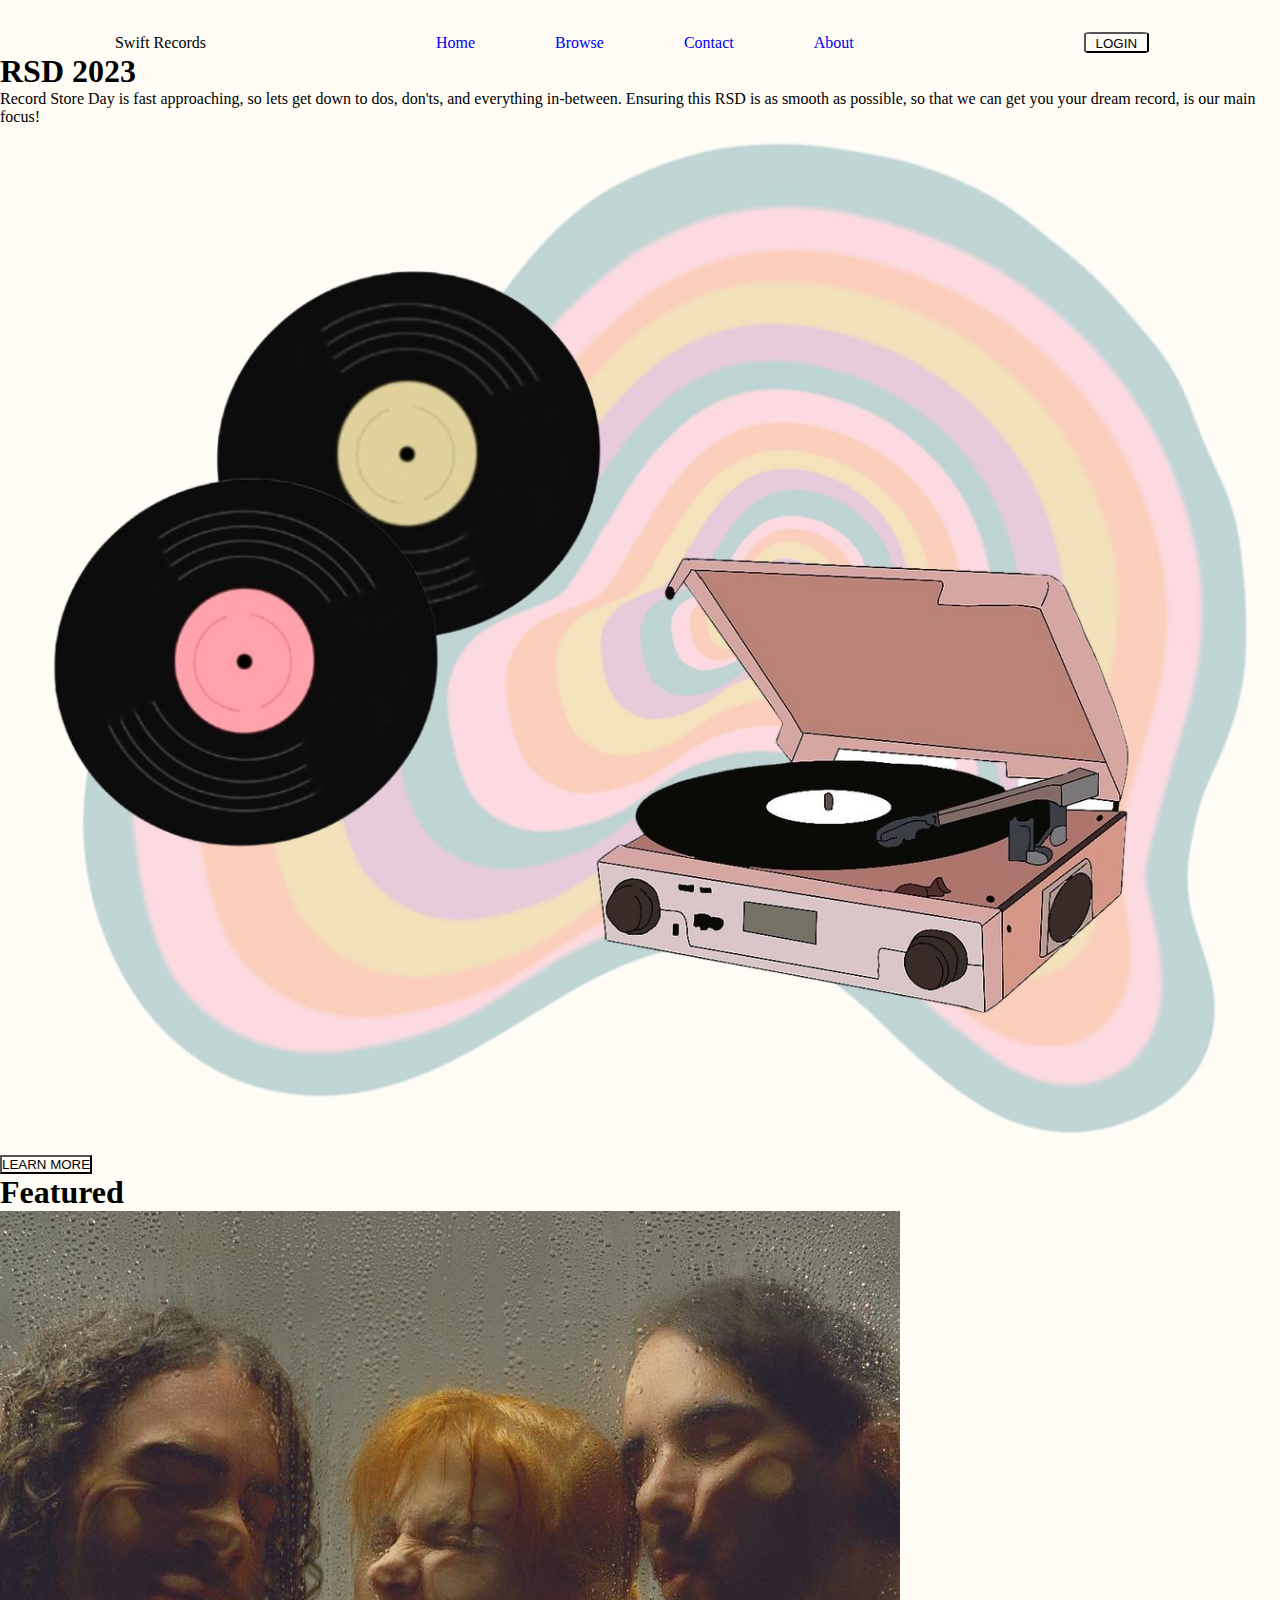
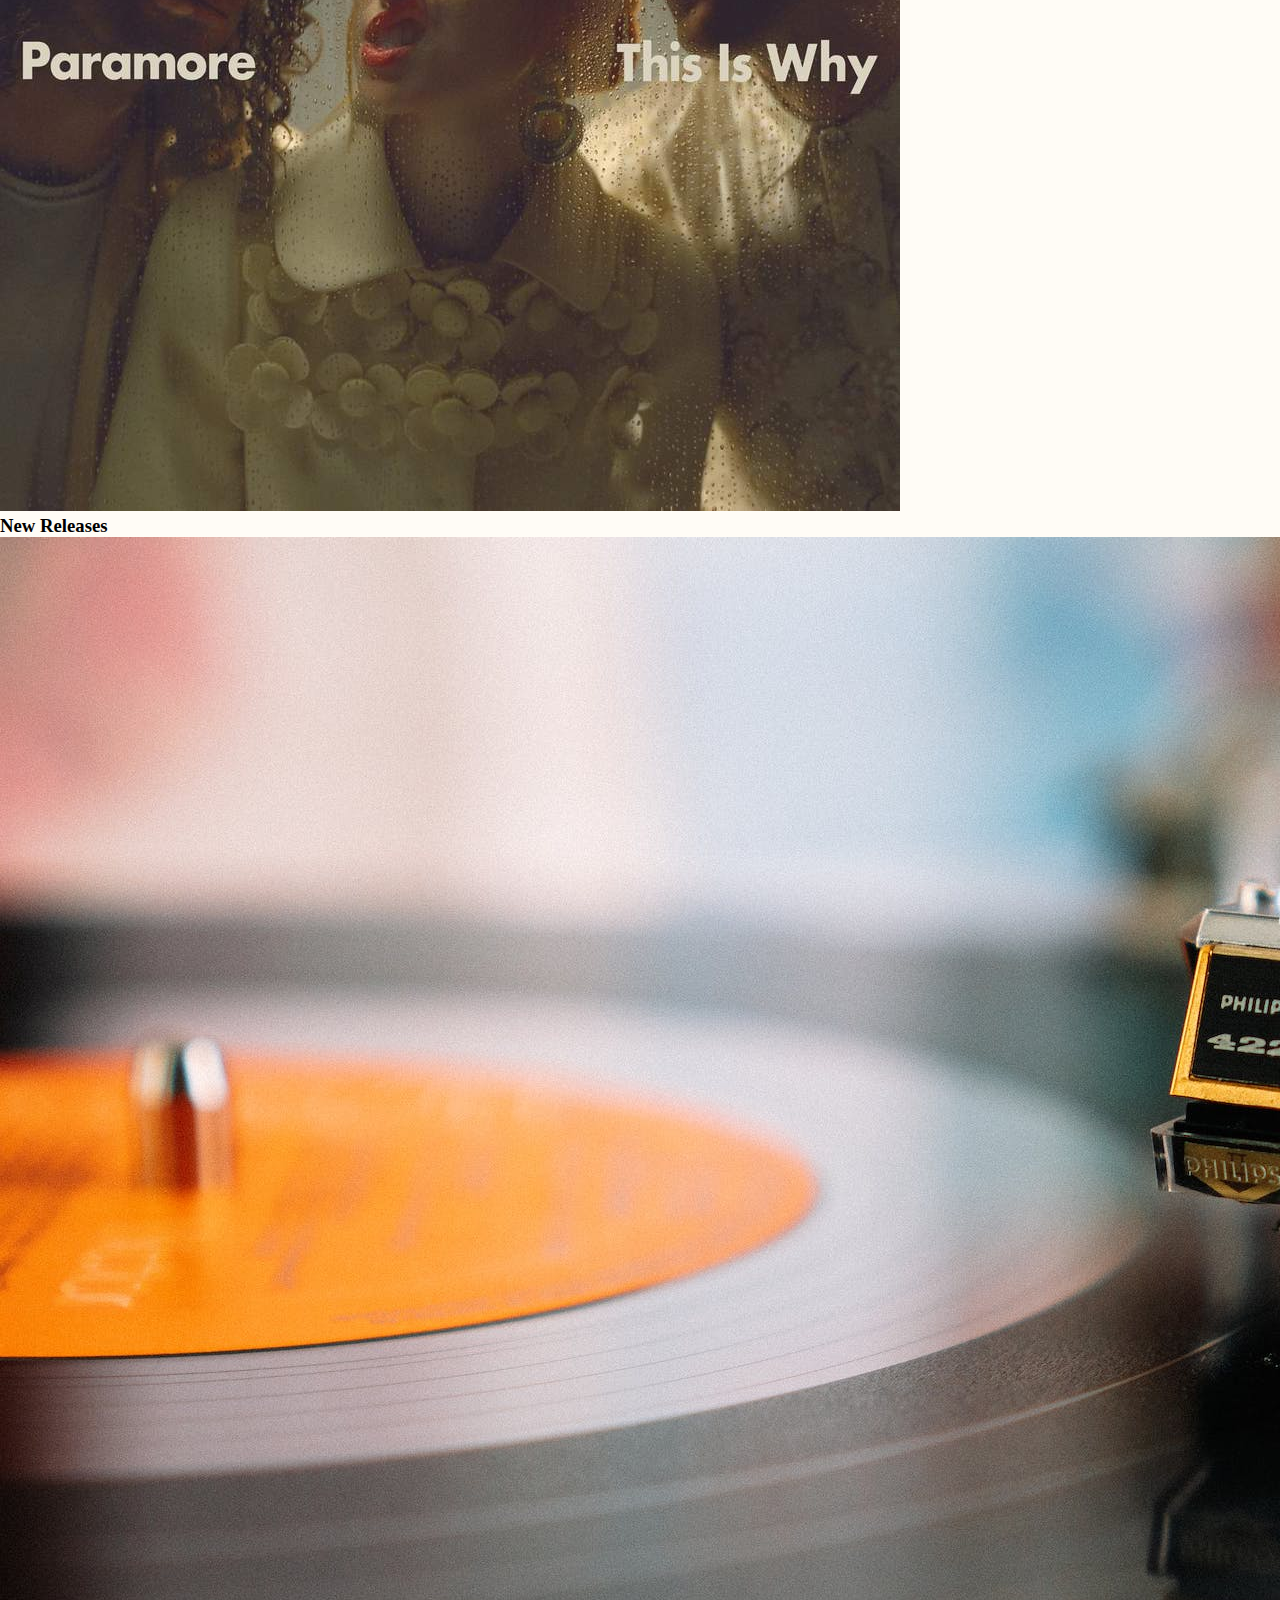
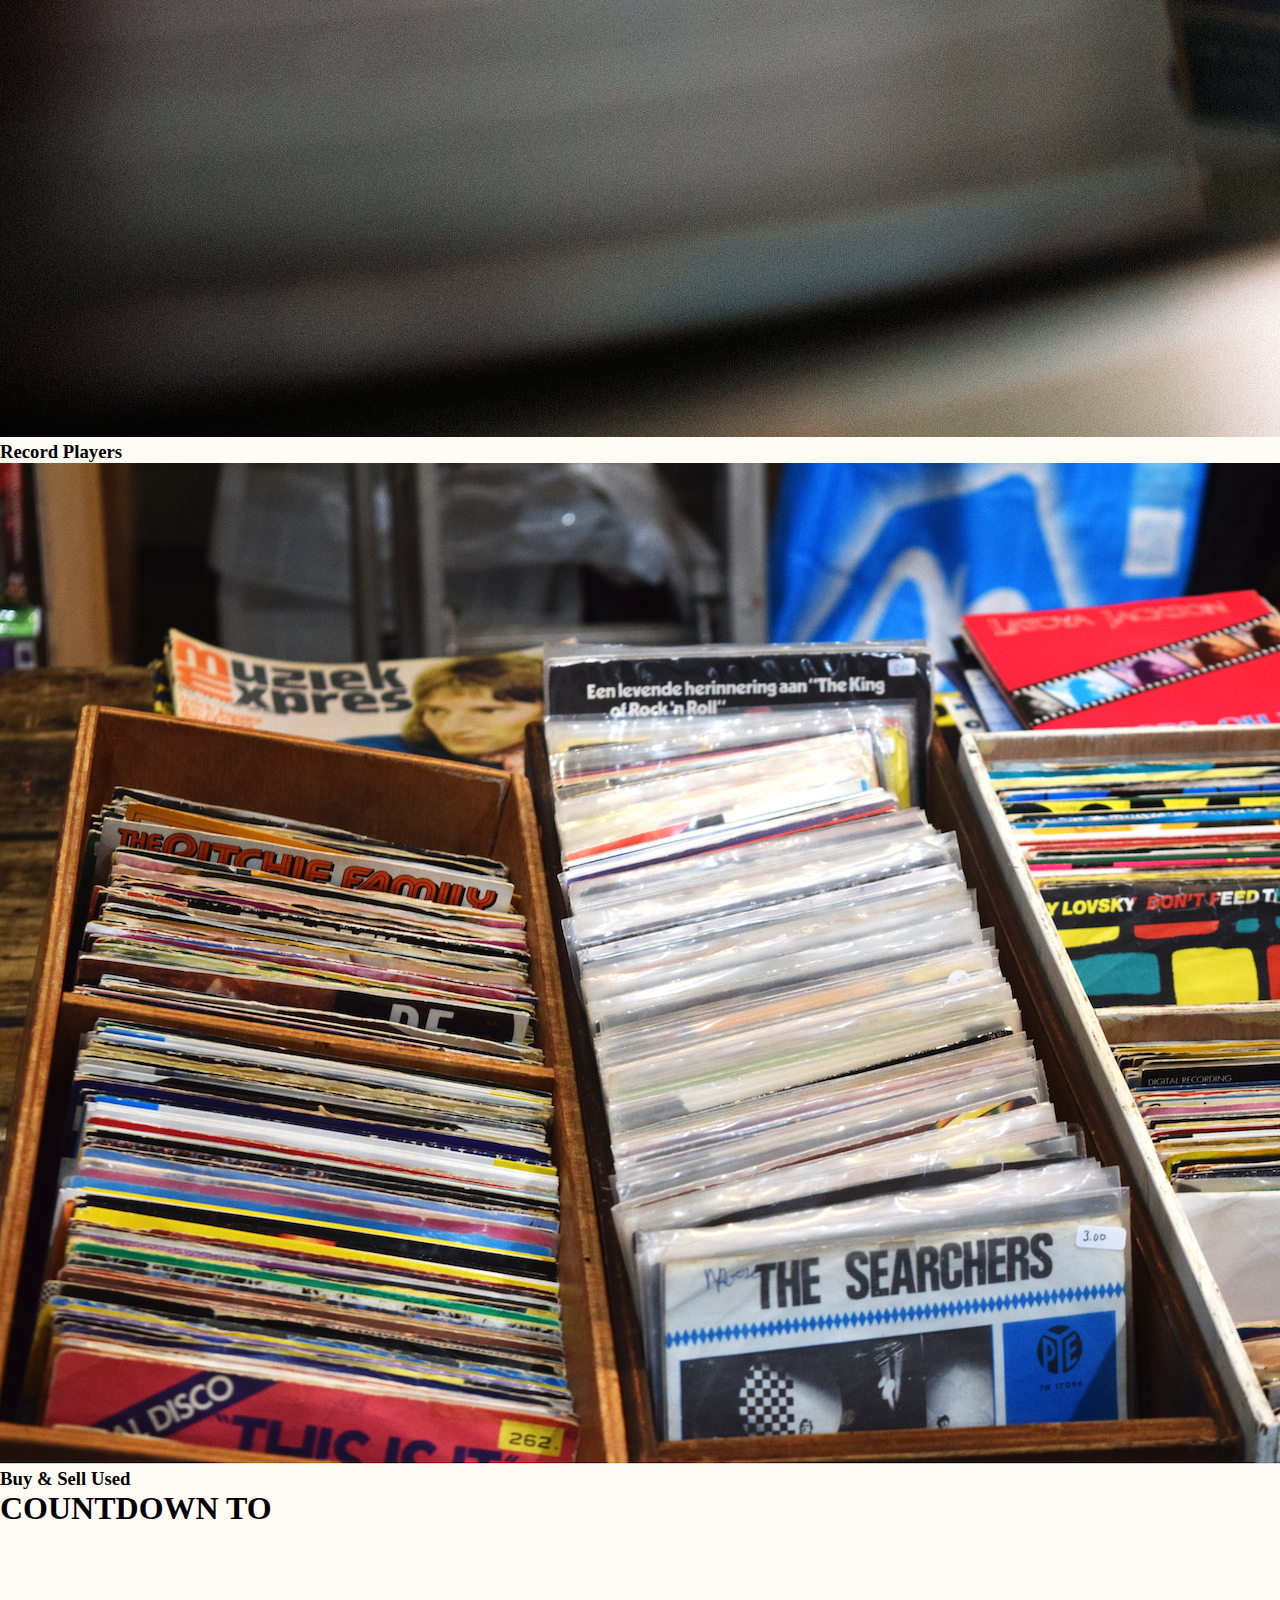
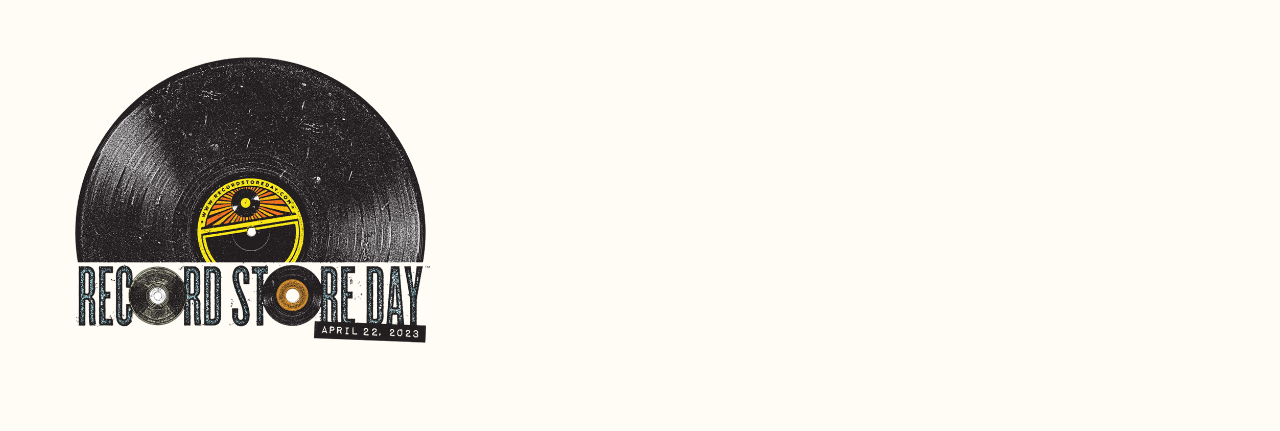
==== index.html @ 386cf597 "nav styling" ====
<!DOCTYPE html>
<html lang="en">
<head>
    <meta charset="UTF-8">
    <meta http-equiv="X-UA-Compatible" content="IE=edge">
    <meta name="viewport" content="width=device-width, initial-scale=1.0">
    <title>Swift Records</title>

    <link rel="stylesheet" type="text/css" href="index.css">
    
    
    

</head>
<body>
<header>
    
    <div class="logo">Swift Records</div>
    
    <button class="mobile-nav-toggle" id="mobile" aria-controls="primary-nav" aria-expanded="false">
        <span class="sr-only">Menu</span> </button>
	
    <nav>	
        <ul id="primary-nav" data-visible="false" class="navbar"  >
			<li class="active"><a href="#">Home</a></li>
			<li><a href="#">Browse</a></li>
			<li><a href="#">Contact</a></li>
			<li><a href="#">About</a></li>
		</ul>
    </nav>
	
    <div id="login">
		<button class="loggin-in">LOGIN</button>
    </div>
    
</header>


<section class="section-1-rsd" id="section-1">
    <h1 class="main-heading-rsd">RSD 2023</h1>
    <p>Record Store Day is fast approaching, so lets get down to dos, don'ts, and everything in-between. Ensuring this RSD is as smooth as possible, so that we can get you your dream record, is our main focus!  </p>
    <img src="img/intro-pic.jpeg" id="intro-pic">
    <button onclick="rsd-more-btn">LEARN MORE</button>
</section>


<section class="section-2-features">
    <h1 class="fea-title">Featured</h1>
    <img src="img/newreleases.jfif" alt="Paramore - This Is Why - Front Cover" id="music">
    <h3>New Releases</h3>
    <img src="img/recordplayers.jpeg" alt="Record Player Close-Up" id="player">
    <h3>Record Players</h3>
    <img src="img/buyandsell.jpg" alt="Rows of Used Vinyl Records" id="buy-and-sell">
    <h3>Buy & Sell Used</h3>
</section>


<section class="section-3-count">
    <h1>COUNTDOWN TO</h1>
    <img src="img/rsd-logo.png" alt="Record Store Day April 22 2023" id="rsd-logo">
</section>



<script src="index.js" defer></script>
</body>
</html>
---- index.css ----
* {
    background-color: #FFFCF6;
    margin: 0 auto;
    padding: 0;
}

/* header - navigation - mobile nav - logo - login */

header {
    display: flex;
    justify-content: space-between;
    align-items: center;
    
}

.navbar {
    display: flex;
    gap: var(--gap, 5rem);
    list-style: none;
    margin: 0;
    
}

.navbar a {
    text-decoration: none;
    
    
}

.navbar li {
    margin-top: 2rem;
}

.mobile-nav-toggle {
    display: none;
}
 
.sr-only {
    display: none;
}



.logo {
    text-decoration: none;
    margin-top: 2rem;
    
}

.loggin-in {
        padding-right: 10px;
        padding-left: 10px;
        padding-top: 2px;
        margin-top: 2rem;
        margin-right: 1rem;
        border-radius: 10%;
        cursor: pointer;
        
    }

    /* intro section */



    
    
    
    /* media q's */
@media (max-width: 35em) {
    .navbar {
        position: fixed;
        inset: 0 0 0 20%;
        background-color: #facfbce6;
        flex-direction: column;
        padding: min(30vh, 10rem);
        backdrop-filter: blur(0.5rem);
        gap:var(--gap, 2rem);
        font-size: 20px;
        z-index: 1000;
        transform: translateX(100%);
        transition: transform 350ms ease-out;
    }

    .navbar[data-visible="true"] {
        transform: translateX(0%);
        
    }
    
    .navbar li {
        padding: 20px;
        display: flex;
        border-radius: 10%;
        background-color: transparent;
        
        
    }

    .navbar a {
        background-color: transparent;
    }

    .mobile-nav-toggle {
        position: absolute;
        display: block;
        z-index: 9999;
        width: 2rem;
        aspect-ratio: 1;
        top: 2rem;
        right: 2rem;
        background: url('mobile-menu-btn.png');
        background-repeat: no-repeat;
        border: 0;
        cursor: pointer;
    }
    
    
}
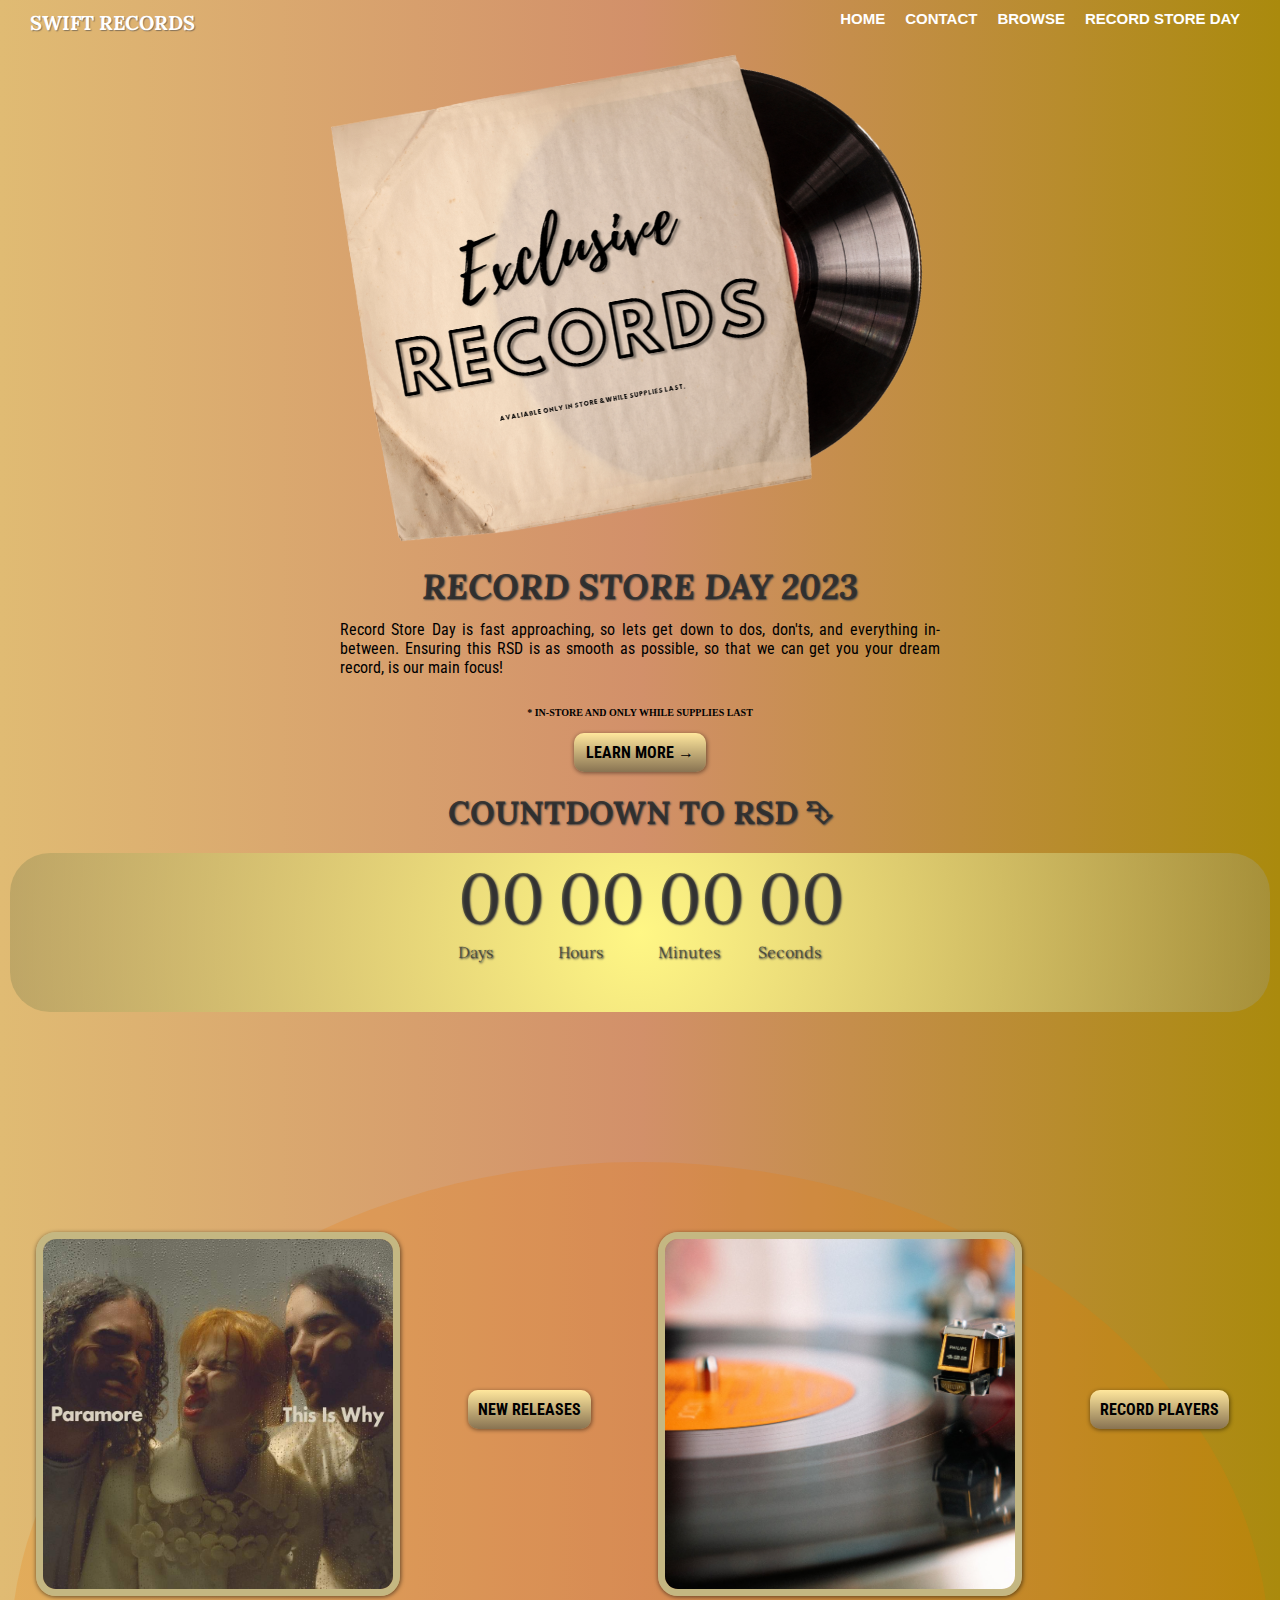
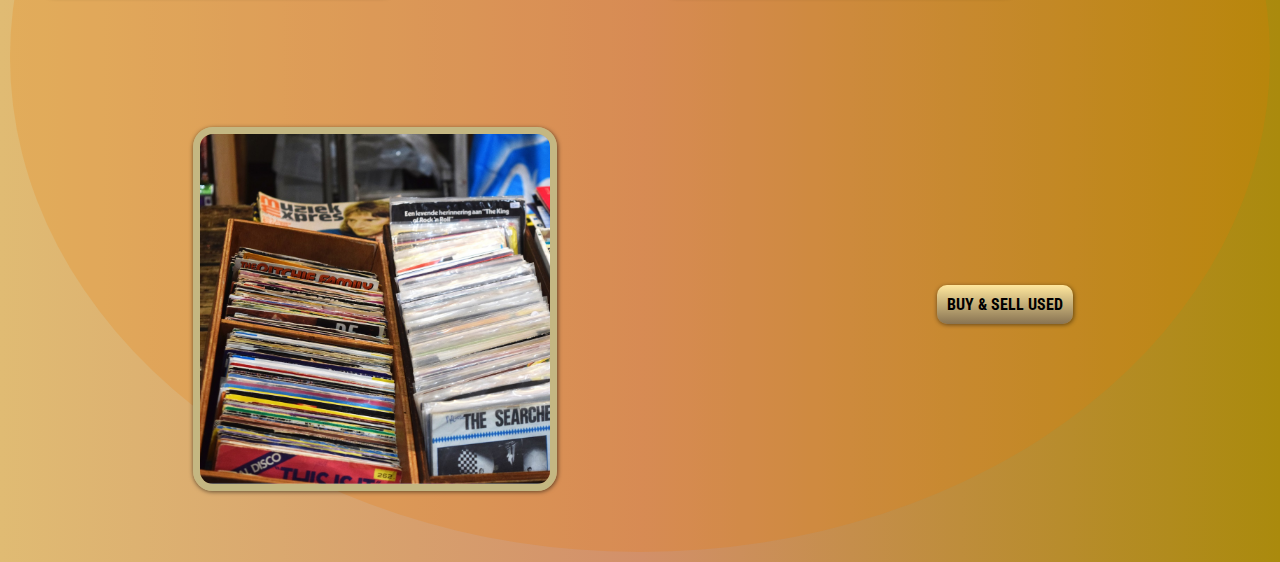
==== commit 4e1d35ff: "changed names" ====
--- a/index.html
+++ b/index.html
@@ -7,6 +7,14 @@
     <title>Swift Records</title>
 
     <link rel="stylesheet" type="text/css" href="index.css">
+    <link href="https://fonts.cdnfonts.com/css/neue-plak" rel="stylesheet">
+    <link rel="preconnect" href="https://fonts.googleapis.com">
+    <link rel="preconnect" href="https://fonts.gstatic.com" crossorigin>
+    <link href="https://fonts.googleapis.com/css2?family=Lora:ital,wght@0,400;0,500;0,600;0,700;1,400;1,500;1,600;1,700&display=swap" rel="stylesheet">
+    <link rel="preconnect" href="https://fonts.googleapis.com">
+    <link rel="preconnect" href="https://fonts.gstatic.com" crossorigin>
+    <link href="https://fonts.googleapis.com/css2?family=Roboto+Condensed&display=swap" rel="stylesheet">
+
     
     
     
@@ -16,49 +24,94 @@
 <header>
     
     <div class="logo">Swift Records</div>
+        
+	<nav>
+        <div class="nav-container">
+            <div class="menu">
+                <a href="#" class="is-active">Home</a>
+                <a href="#">Contact</a>
+                <a href="#">Browse</a>
+                <a href="#">Record Store Day</a>
+            </div>
+            
     
-    <button class="mobile-nav-toggle" id="mobile" aria-controls="primary-nav" aria-expanded="false">
-        <span class="sr-only">Menu</span> </button>
-	
-    <nav>	
-        <ul id="primary-nav" data-visible="false" class="navbar"  >
-			<li class="active"><a href="#">Home</a></li>
-			<li><a href="#">Browse</a></li>
-			<li><a href="#">Contact</a></li>
-			<li><a href="#">About</a></li>
-		</ul>
+            <button class="hamburger">
+                <span></span>
+                <span></span>
+                <span></span>
+            </button>
+        </div>
     </nav>
-	
-    <div id="login">
-		<button class="loggin-in">LOGIN</button>
-    </div>
+    
+        <nav class="mobile-nav">
+            <a href="#" class="is-active">Home</a>
+            <a href="#">Contact</a>
+            <a href="#">Browse</a>
+            <a href="#">RSD</a>
+        
+        
+           <!--
+            <input type="search" id="site-search" name="q" placeholder="Search...">
+            
+            <button>GO</button>--> 
+    </nav>
+
+        
+        
+        
+      
+    
     
 </header>
 
 
 <section class="section-1-rsd" id="section-1">
-    <h1 class="main-heading-rsd">RSD 2023</h1>
+    <img src="img/intro2.png" id="intro-pic">
+    
+    <h1>Record Store Day 2023</h1>
+    
     <p>Record Store Day is fast approaching, so lets get down to dos, don'ts, and everything in-between. Ensuring this RSD is as smooth as possible, so that we can get you your dream record, is our main focus!  </p>
-    <img src="img/intro-pic.jpeg" id="intro-pic">
-    <button onclick="rsd-more-btn">LEARN MORE</button>
+    <h5>* IN-STORE AND ONLY WHILE SUPPLIES LAST</h5>
+    
+    <button class="button-52" onclick="rsd-more-btn">LEARN MORE →</button>
+</section>
+
+<section class="section-count">
+    <h1>COUNTDOWN TO RSD ⮷ </h1>
+    
+    
+
+    <div class="launch-time">
+        <div>
+            <p id="days">00</p>
+            <span>Days</span>
+        </div>
+        <div>
+            <p id="hours">00</p>
+            <span>Hours</span>
+        </div>
+        <div>
+            <p id="minutes">00</p>
+            <span>Minutes</span>
+        </div>
+        <div>
+            <p id="seconds">00</p>
+            <span>Seconds</span>
+        </div>
 </section>
 
 
-<section class="section-2-features">
-    <h1 class="fea-title">Featured</h1>
+<section class="section-2-features" id="section-2">
+    <!--<h1>Featured</h1>-->
     <img src="img/newreleases.jfif" alt="Paramore - This Is Why - Front Cover" id="music">
-    <h3>New Releases</h3>
+    <button>New Releases</button>
     <img src="img/recordplayers.jpeg" alt="Record Player Close-Up" id="player">
-    <h3>Record Players</h3>
+    <button>Record Players</button>
     <img src="img/buyandsell.jpg" alt="Rows of Used Vinyl Records" id="buy-and-sell">
-    <h3>Buy & Sell Used</h3>
+    <button>Buy & Sell Used</button>
 </section>
 
 
-<section class="section-3-count">
-    <h1>COUNTDOWN TO</h1>
-    <img src="img/rsd-logo.png" alt="Record Store Day April 22 2023" id="rsd-logo">
-</section>
 
 
 
--- a/index.css
+++ b/index.css
@@ -1,117 +1,521 @@
 * {
-    background-color: #FFFCF6;
-    margin: 0 auto;
+    margin: 0;
     padding: 0;
-}
-
-/* header - navigation - mobile nav - logo - login */
+   
+}
+
+body {
+    
+    background: rgb(224,187,115);
+    background: linear-gradient(90deg, rgba(224,187,115,1) 0%, rgba(207,136,95,0.9320388349514563) 50%, rgba(170,138,13,1) 100%);
+}
+
+
+
+.logo {
+    font-family: 'Lora', serif;
+    font-weight: 700;
+    text-transform: uppercase;
+    color: #ffffff;
+    text-shadow: 1px 1px 1px #4f4c4c9e;
+    font-size: 20px;
+    margin-left: 20px;
+    
+    
+}
 
 header {
     display: flex;
     justify-content: space-between;
+    background-color: #000000c5;
+    padding-bottom: 15px;
+}
+
+/* mobile navigation -- mobile first*/
+
+.menu {
+    display: none;
+}
+
+.mobile-nav {
+    display: block;
+    position: fixed;
+    top: 0;
+    left: 100%;
+    right: 20%;
+    width: 70%;
+    min-height: 100vh;
+    background-color: #eaeaea53;
+    backdrop-filter: blur(10px);
+    padding-top: 120px;
+    padding-left: 30px;
+    z-index: 99;
+
+    
+    
+}
+
+.mobile-nav a {
+    display: block;
+    text-align: center;
+    margin-bottom: 16px;
+    padding: 14px;
+    width: 70%;
+    background-color: rgba(255, 255, 255, 0.85);
+    border-radius: 10px;
+    text-decoration: none;
+    color: var(--dark);
+    box-shadow: 0.2px 1px 6px #0000007a;
+    transition: 0.4s;
+    font-family: 'Neue Plak', sans-serif;
+    font-weight: bolder;
+    text-transform: uppercase;
+    color: #000;
+}
+
+.mobile-nav.is-active {
+    left: 0;
+    transition: 0.6s;
+}
+
+.mobile-nav a:hover {
+   box-shadow: 0.5px 0.5px 5px #fae076;
+}
+
+
+
+/* hamburger */
+.hamburger {
+    display: block;
+    position: relative;
+    z-index: 9999;
+    user-select: none;
+    border: none;
+    background: none;
+    cursor: pointer;
+    appearance: none;
+    padding-left: 20px;
+    color: transparent;
+    
+    
+    
+}
+
+.hamburger span {
+    display: block;
+    width: 33px;
+    height: 3px;
+    margin-bottom: 5px;
+    margin-right: 20px;
+    position: relative;
+    background-color: #ffffff;
+    border-radius: 6px;
+    z-index: 2;
+    transform-origin: 0 0;
+    transition: 0.6s;
+    box-shadow: 0.5px 0.5px 1px #000000af;
+    
+    
+}
+
+.hamburger:hover span:nth-child(2) {
+    transform: translateX(10px);
+    background-color: #f4e603;
+    
+}
+
+.hamburger.is-active span:nth-child(1) {
+    transform: translate(0px, -5px) rotate(45deg);
+    
+}
+
+.hamburger.is-active span:nth-child(2) {
+    opacity: 0;
+    transform: translateX(15px);
+    
+}
+
+.hamburger.is-active span:nth-child(3) {
+    transform: translate(-3px, 2px) rotate(-45deg);
+}
+
+.hamburger.is-active:hover span {
+    background-color: #f4e603;
+}
+
+
+/* rsd section 1 */
+
+#section-1 {
+    
+}
+
+.section-1-rsd {
+    min-height: 63vh;
+    display: flex;
+    flex-direction: column;
+    
+    
+}
+
+#section-1 h1 {
+    align-self: center;
+    margin-top: 35px;
+    margin-bottom: 10px;
+    font-family: 'Lora', serif;
+    font-style: italic;
+    text-transform: uppercase;
+    font-weight:bolder;
+    font-size: 40px;
+    z-index: 2;
+    background-color: transparent;
+    color: #2d2d2de4;
+    text-shadow: 1px 0.6px 2px #3f3f3f;
+}
+
+#section-1 p {
+    background-color: transparent;
+    z-index: 2;
+    font-family: 'Roboto Condensed', sans-serif;
+    
+    text-align: justify;
+    padding-left: 10%;
+    padding-right: 10%;
+    
+    text-align: justify;
+    margin-top: 1px;
+    margin-bottom: 25px;
+    
+}
+
+#section-1 h5 {
+    align-self: center;
+    font-size: 10px;
+    
+}
+
+.launch-time {
+    display: flex;
+    font-family: 'Lora', serif;
+    flex-wrap: wrap;
+    align-content: center;
+    justify-content: center;
+    color: #2d2d2db0;
+    background: rgb(255,247,133);
+    background: radial-gradient(circle, rgba(255,247,133,1) 0%, rgba(162,148,91,0.5496323529411764) 100%);
+    border-radius: 40px;
+    padding-left: 35px;
+    
+    
+    
+    
+
+}
+
+.launch-time div {
+    flex-basis: 100px;
+    margin-bottom: 50px;
+    
+    
+    
+    
+    
+}
+
+.launch-time div p {
+    font-size: 70px;
+    
+}
+
+.launch-time div p span {
+    margin-bottom: 30px;
+}
+
+.section-count {
+    height: 30vh;
+    
+    
+    text-shadow: 1px 0.6px 2px #3f3f3f;
+}
+.section-count h1 {
+    display: flex;
+    justify-content: center;
+    color: #2d2d2de4;
+    font-family: 'Lora', serif;
+    margin-bottom: 20px;
+}
+
+
+
+/* section 2 featured items */
+
+.section-2-features {
+    min-height: 110vh;
+    display: flex;
+    flex-direction: column;
     align-items: center;
-    
-}
-
-.navbar {
-    display: flex;
-    gap: var(--gap, 5rem);
-    list-style: none;
-    margin: 0;
-    
-}
-
-.navbar a {
-    text-decoration: none;
-    
-    
-}
-
-.navbar li {
-    margin-top: 2rem;
-}
-
-.mobile-nav-toggle {
-    display: none;
-}
- 
-.sr-only {
-    display: none;
-}
-
-
-
-.logo {
-    text-decoration: none;
-    margin-top: 2rem;
-    
-}
-
-.loggin-in {
-        padding-right: 10px;
-        padding-left: 10px;
-        padding-top: 2px;
-        margin-top: 2rem;
-        margin-right: 1rem;
-        border-radius: 10%;
-        cursor: pointer;
-        
-    }
-
-    /* intro section */
-
-
-
-    
-    
-    
-    /* media q's */
-@media (max-width: 35em) {
-    .navbar {
-        position: fixed;
-        inset: 0 0 0 20%;
-        background-color: #facfbce6;
+    justify-content: space-around;
+    background-color: transparent;
+    flex-wrap: wrap;
+    margin-top: 10px;
+    background-color: #ee790536;
+    border-radius: 50%;
+}
+
+#section-2 h1 {
+    align-self: center;
+    font-size: 40px;
+}
+
+
+
+
+/* pictures */
+
+#section-1 img {
+    background-color: transparent;
+    transform: rotate(-10deg);
+    margin: 22px;
+    max-width: 570px;
+    
+}
+
+#section-2 img {
+    max-width: 300px;
+    margin-top: 50px;
+    border-radius: 20px;
+    flex-wrap: wrap;
+    border: solid 7px #c4b782;
+    box-shadow:0.5px 1px  4px #00000088;
+}
+
+
+
+#intro-pic {
+    margin-top: 45px;
+    max-width: 100%;
+    z-index: 1;
+    
+    
+}
+
+
+
+
+
+
+/* buttons */
+
+#section-1 button {
+    font-size: 20px;
+    margin: 15px;
+    
+    cursor: pointer;
+    border-radius: 10px;
+    color: #000;
+    cursor: pointer;
+    font-weight: bold;
+    font-family: 'Roboto Condensed', sans-serif;
+    padding: 10px 12px;
+    text-align: center;
+    transition: 200ms;
+    box-shadow: 0.6px 1px 4px #0000007a;
+    box-sizing: border-box;
+    border: 0;
+    font-size: 16px;
+    user-select: none;
+    -webkit-user-select: none;
+    touch-action: manipulation;
+    background: rgb(136,115,82);
+    background: linear-gradient(0deg, rgba(136,115,82,1) 0%, rgba(255,231,157,1) 100%);
+    align-self: center;
+    
+}
+
+#section-1 button:not(:disabled):hover,
+#section-1 button:not(:disabled):focus {
+  outline: 0;
+  
+  background-image: linear-gradient(-180deg, #e4e4e4 0%, rgb(205, 183, 115) 100%);
+  box-shadow: 0.6px 1px 4px #0000007a;
+}
+
+#section-1 button:disabled {
+  filter: saturate(0.2) opacity(0.5);
+  -webkit-filter: saturate(0.2) opacity(0.5);
+  cursor: not-allowed;
+}
+
+#section-2 button {
+    font-size: 20px;
+    margin: 15px;
+    cursor: pointer;
+    border-radius: 10px;
+    color: #000;
+    cursor: pointer;
+    font-weight: bold;
+    font-family: 'Roboto Condensed', sans-serif;
+    padding: 10px;
+    text-align: center;
+    transition: 200ms;
+    text-transform: uppercase;
+    box-sizing: border-box;
+    border: 0;
+    font-size: 16px;
+    user-select: none;
+    -webkit-user-select: none;
+    touch-action: manipulation;
+    background: rgb(136,115,82);
+    background: linear-gradient(0deg, rgba(136,115,82,1) 0%, rgba(255,231,157,1) 100%);
+    box-shadow: 0.6px 1px 4px #0000007a;
+}
+
+#section-2 button:not(:disabled):hover,
+#section-2 button:not(:disabled):focus {
+  outline: 0;
+  background-image: linear-gradient(-180deg, #e4e4e4 0%, rgb(205, 183, 115) 100%);
+  box-shadow: 0.6px 1px 4px #0000007a;
+}
+
+#section-2 button:disabled {
+  filter: saturate(0.2) opacity(0.5);
+  -webkit-filter: saturate(0.2) opacity(0.5);
+  cursor: not-allowed;
+}
+
+
+
+
+
+/* media q's */
+
+@media (min-width: 300px) {
+    body {
+        background-color: transparent;
+        padding: 10px;
+    }
+
+    header {
+        background-color: transparent;
+    }
+    
+    #section-1 h1 {
+        font-size: 35px;
+    }
+}
+
+
+@media (min-width: 768px) {
+    * {
+        margin-left: 0px;
+        margin-right: 0px;
+    }
+
+    body {
+        background: rgb(224,187,115);
+    background: linear-gradient(90deg, rgba(224,187,115,1) 0%, rgba(207,136,95,0.9320388349514563) 50%, rgba(170,138,13,1) 100%);
+    }
+    
+   .hamburger {
+        display: none;
+    }
+    .menu {
+        display: flex;
+    }
+    .mobile-nav {
+        display: none;
+    }
+
+    .section-1-rsd {
+        flex-wrap: nowrap;
+    }
+
+    #section-1 p {
+        max-width:600px;
+        text-align: justify;
+        margin-bottom: 30px;
+        
+    }
+
+    #section-1 button {
+        margin-bottom: 20px;
+    }
+
+    #intro-pic {
+        max-width: 570px;
+        max-height: 500px;
+        align-self: center;
+        z-index: 1;
+        
+    }
+
+    .section-2-features {
+        display: flex;
+        flex-wrap: wrap;
+        flex-direction: row;
+        margin-top: 100px;
+        
+    }
+
+    #section-2 img{
+        display: flex;
+        max-width: 350px;
+        justify-content: space-around;
+        justify-items: center;
+        
+        margin-bottom: 40px;
+    }
+
+    .menu{
+        display: flex;
+        margin-right: 30px;
+        
+    }
+    .menu a{
+        color: white;
+        margin-left: 20px;
+        font-size: 15px;
+        font-weight: bolder;
+        font-family: 'Neue Plak', sans-serif;
+        border-bottom: 2px solid transparent;
+        transition: all .55s ease;
+        text-decoration: none;
+        text-transform: uppercase;
+    }
+    .menu a:hover{
+        border-bottom: 2px solid #f4e603;
+    }
+
+    
+    
+    .launch-time {
+        display: flex;
+        justify-content: center;
+    }
+    
+}
+
+@media (min-width: 1200px) {
+    #section-1 {
         flex-direction: column;
-        padding: min(30vh, 10rem);
-        backdrop-filter: blur(0.5rem);
-        gap:var(--gap, 2rem);
-        font-size: 20px;
-        z-index: 1000;
-        transform: translateX(100%);
-        transition: transform 350ms ease-out;
-    }
-
-    .navbar[data-visible="true"] {
-        transform: translateX(0%);
-        
-    }
-    
-    .navbar li {
-        padding: 20px;
         display: flex;
-        border-radius: 10%;
-        background-color: transparent;
-        
-        
-    }
-
-    .navbar a {
-        background-color: transparent;
-    }
-
-    .mobile-nav-toggle {
-        position: absolute;
-        display: block;
-        z-index: 9999;
-        width: 2rem;
-        aspect-ratio: 1;
-        top: 2rem;
-        right: 2rem;
-        background: url('mobile-menu-btn.png');
-        background-repeat: no-repeat;
-        border: 0;
-        cursor: pointer;
-    }
-    
-    
-}    +        flex-wrap: wrap;
+        align-content: center;
+        justify-content: center;
+    }
+
+    #intro-pic {
+        
+        max-width: 670px;
+        max-height: 500px;
+        margin: 0;
+        z-index: 1;
+        
+    }
+
+    
+        
+        
+    
+}
+
